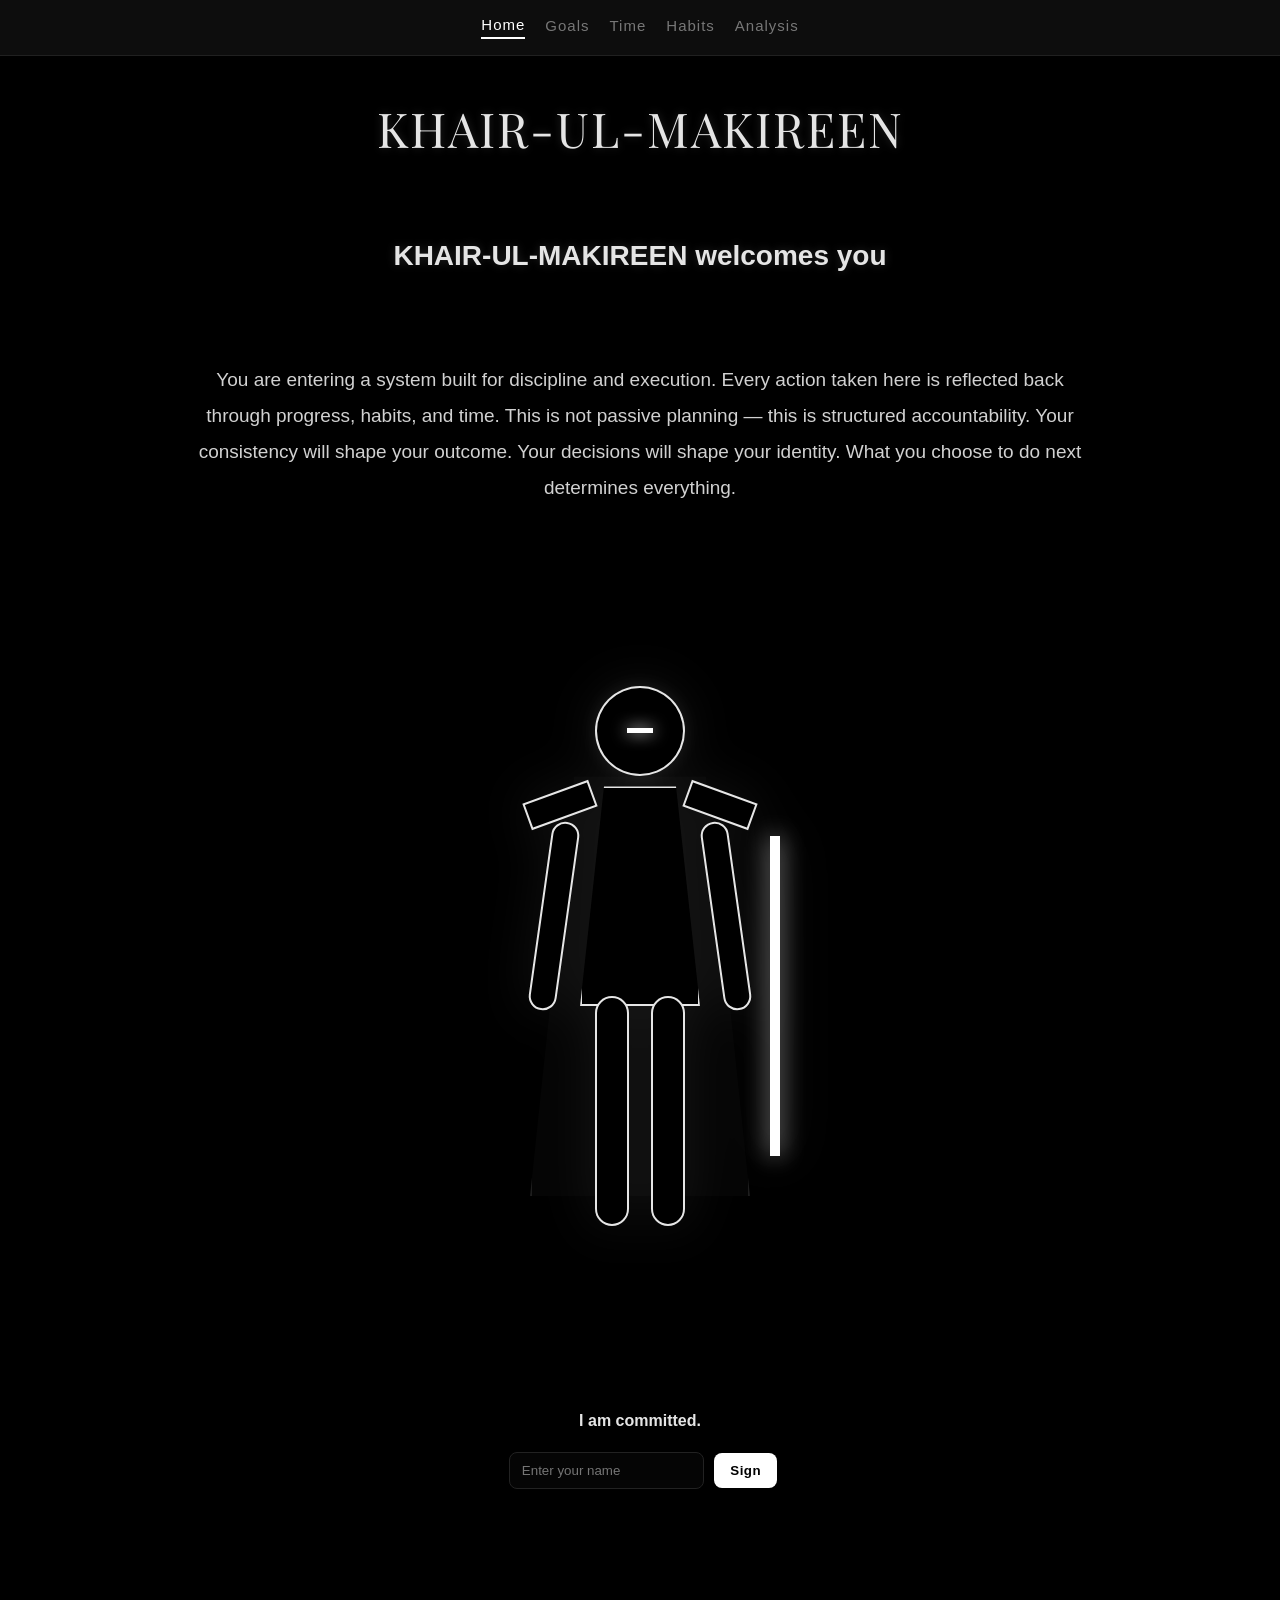
==== index.html @ 102ba318 "Update index.html" ====
<!DOCTYPE html>
<html>
<head>
<title>Execution System</title>

<link rel="stylesheet" href="style.css">

<link href="https://fonts.googleapis.com/css2?family=Playfair+Display:wght@400;600&family=Great+Vibes&display=swap" rel="stylesheet">

<style>

  /* =========================
   HOME LAYOUT
========================= */

.home-layout{
  display:flex;
  flex-direction:row;

  justify-content:space-between;
  align-items:center;

  gap:60px;

  max-width:1400px;

  margin:auto;
}

/* =========================
   WARRIOR SYSTEM
========================= */

.warrior-container{
  flex:1;

  display:flex;
  justify-content:center;
  align-items:center;

  min-height:700px;
}

/* MAIN */

.warrior{
  position:relative;

  width:320px;
  height:620px;

  animation:float 5s ease-in-out infinite;

  filter:
    drop-shadow(0 0 25px rgba(255,255,255,0.08));
}

/* CAPE */

.cape{
  position:absolute;

  width:220px;
  height:420px;

  background:rgba(255,255,255,0.02);

  border-left:2px solid rgba(255,255,255,0.1);
  border-right:2px solid rgba(255,255,255,0.1);

  left:50px;
  top:120px;

  clip-path:polygon(
    20% 0%,
    80% 0%,
    100% 100%,
    0% 100%
  );

  animation:capeMove 6s ease-in-out infinite;
}

/* HEAD */

.head{
  position:absolute;

  width:90px;
  height:90px;

  border:2px solid rgba(255,255,255,0.9);

  border-radius:50%;

  top:30px;
  left:115px;

  background:black;

  box-shadow:
    0 0 20px rgba(255,255,255,0.08);
}

/* EYES */

.eyes{
  position:absolute;

  width:26px;
  height:5px;

  background:white;

  top:40px;
  left:30px;

  box-shadow:
    0 0 15px rgba(255,255,255,0.9);

  animation:blink 7s infinite;
}

/* TORSO */

.torso{
  position:absolute;

  width:120px;
  height:220px;

  top:130px;
  left:100px;

  background:black;

  border:
    2px solid rgba(255,255,255,0.9);

  clip-path:polygon(
    20% 0%,
    80% 0%,
    100% 100%,
    0% 100%
  );

  box-shadow:
    0 0 20px rgba(255,255,255,0.05);
}

/* SHOULDERS */

.shoulder{
  position:absolute;

  width:70px;
  height:28px;

  border:
    2px solid rgba(255,255,255,0.9);

  background:black;

  top:135px;
}

.left-shoulder{
  left:45px;
  transform:rotate(-20deg);
}

.right-shoulder{
  right:45px;
  transform:rotate(20deg);
}

/* ARMS */

.arm{
  position:absolute;

  width:28px;
  height:190px;

  background:black;

  border:
    2px solid rgba(255,255,255,0.9);

  border-radius:20px;

  top:165px;
}

.left-arm{
  left:60px;
  transform:rotate(8deg);
}

.right-arm{
  right:60px;
  transform:rotate(-8deg);
}

/* LEGS */

.leg{
  position:absolute;

  width:34px;
  height:230px;

  background:black;

  border:
    2px solid rgba(255,255,255,0.9);

  border-radius:20px;

  top:340px;
}

.left-leg{
  left:115px;
}

.right-leg{
  right:115px;
}

/* SWORD */

.sword{
  position:absolute;

  width:10px;
  height:320px;

  background:white;

  right:20px;
  top:180px;

  box-shadow:
    0 0 25px rgba(255,255,255,0.6);
}

/* FLOAT */

@keyframes float{

  0%{
    transform:translateY(0px);
  }

  50%{
    transform:translateY(-12px);
  }

  100%{
    transform:translateY(0px);
  }
}

/* CAPE */

@keyframes capeMove{

  0%{
    transform:skewX(0deg);
  }

  50%{
    transform:skewX(2deg);
  }

  100%{
    transform:skewX(0deg);
  }
}

/* BLINK */

@keyframes blink{

  0%, 48%, 52%, 100%{
    opacity:1;
  }

  50%{
    opacity:0;
  }
}
  /* PAGE SPECIFIC */

.hero{
  min-height:85vh;

  display:flex;
  flex-direction:column;

  justify-content:center;
  align-items:center;

  text-align:center;

  padding:40px;
}

.title{
  font-size:48px;

  font-family:'Playfair Display', serif;

  margin-bottom:20px;

  letter-spacing:2px;
}

.welcome{
  font-size:28px;

  margin-bottom:30px;

  font-weight:600;
}

.description{
  max-width:900px;

  line-height:1.9;

  font-size:19px;

  color:#d1d1d1;

  margin-bottom:50px;
}

.signature-box{
  margin-top:20px;
}

.signature{
  margin-top:20px;

  font-size:34px;

  font-family:'Great Vibes', cursive;

  color:white;
}

.glow-text{
  text-shadow:
    0 0 10px rgba(255,255,255,0.15);
}

</style>
</head>

<body>

<!-- NAV -->

<div class="nav">
  <a href="index.html" class="active">Home</a>
  <a href="goals.html">Goals</a>
  <a href="time.html">Time</a>
  <a href="habits.html">Habits</a>
  <a href="analysis.html">Analysis</a>
</div>

<!-- HERO -->

<div class="hero fade-in home-layout">

  <div class="title glow-text">
    KHAIR-UL-MAKIREEN
  </div>

  <div id="welcomeMsg" class="welcome glow-text"></div>

  <div id="messageBox" class="description"></div>

  <!-- WARRIOR -->

<!-- WARRIOR -->

<div class="warrior-container">

  <div class="warrior">

    <!-- CAPE -->
    <div class="cape"></div>

    <!-- HEAD -->
    <div class="head">
      <div class="eyes"></div>
    </div>

    <!-- TORSO -->
    <div class="torso"></div>

    <!-- SHOULDERS -->
    <div class="shoulder left-shoulder"></div>
    <div class="shoulder right-shoulder"></div>

    <!-- ARMS -->
    <div class="arm left-arm"></div>
    <div class="arm right-arm"></div>

    <!-- LEGS -->
    <div class="leg left-leg"></div>
    <div class="leg right-leg"></div>

    <!-- SWORD -->
    <div class="sword"></div>

  </div>

</div>

  <!-- SIGN -->

  <div class="signature-box" id="signBox">

    <p><b>I am committed.</b></p>

    <input id="username" placeholder="Enter your name">

    <button onclick="saveName()">Sign</button>

  </div>

  <!-- SIGNATURE -->

  <div id="signature" class="signature"></div>

</div>

<script>

// SAVE USER
function saveName(){

  const name = document.getElementById("username").value.trim();

  if(!name) return;

  localStorage.setItem("username", name);

  loadUser();
}

// LOAD USER
function loadUser(){

  const name = localStorage.getItem("username");

  const welcome = document.getElementById("welcomeMsg");
  const message = document.getElementById("messageBox");
  const signBox = document.getElementById("signBox");
  const signature = document.getElementById("signature");

  if(name){

    // AFTER SIGNING

    welcome.innerText = "Welcome back " + name;

    message.innerHTML = `
    You have chosen control. From this point forward, your actions are measured.
    Every goal you set will demand execution, not intention.
    Time will continue moving regardless — your response defines your outcome.
    This system reflects your discipline without bias.
    If you act, progress will emerge. If you delay, decline will reveal itself.
    There is no comfort here — only clarity.
    Stay disciplined. Stay precise. Stay in control.
    `;

    signature.innerText = name;

    signBox.style.display = "none";

  } else {

    // BEFORE SIGNING

    welcome.innerText = "KHAIR-UL-MAKIREEN welcomes you";

    message.innerHTML = `
    You are entering a system built for discipline and execution.
    Every action taken here is reflected back through progress, habits, and time.
    This is not passive planning — this is structured accountability.
    Your consistency will shape your outcome.
    Your decisions will shape your identity.
    What you choose to do next determines everything.
    `;
  }
}

// INIT
loadUser();

</script>

</body>
</html>
---- style.css ----
/* =========================
   GLOBAL
========================= */

body{
  margin:0;
  background:#000;
  color:#e5e5e5;
  font-family:Arial, sans-serif;
  overflow-x:hidden;
}

/* Smooth Rendering */
*{
  box-sizing:border-box;
  transition:0.25s ease;
}

/* =========================
   NAVIGATION
========================= */

.nav{
  display:flex;
  justify-content:center;
  align-items:center;
  gap:20px;

  background:rgba(15,15,15,0.9);

  backdrop-filter:blur(10px);

  padding:16px;

  border-bottom:1px solid rgba(255,255,255,0.08);

  position:sticky;
  top:0;
  z-index:1000;
}

.nav a{
  color:#777;
  text-decoration:none;
  font-size:15px;
  letter-spacing:1px;
  padding-bottom:4px;
}

.nav a:hover{
  color:white;
}

.nav a.active{
  color:white;
  border-bottom:2px solid white;
}

/* =========================
   CONTAINERS
========================= */

.container{
  max-width:1100px;
  margin:auto;
  padding:30px;
}

/* =========================
   HEADINGS
========================= */

h1,h2,h3{
  font-weight:500;
  letter-spacing:1px;
}

h2{
  margin-bottom:20px;
}

/* =========================
   GLASS CARDS
========================= */

.card{
  background:rgba(17,24,39,0.72);

  backdrop-filter:blur(12px);

  border:1px solid rgba(255,255,255,0.06);

  border-radius:14px;

  padding:18px;

  margin:18px 0;

  box-shadow:
    0 0 20px rgba(255,255,255,0.03);

  overflow:hidden;
}

.card:hover{
  transform:translateY(-2px);

  border-color:rgba(255,255,255,0.15);

  box-shadow:
    0 0 30px rgba(255,255,255,0.06);
}

/* =========================
   INPUTS
========================= */

input{
  background:#050505;

  border:1px solid #222;

  color:white;

  padding:10px 12px;

  border-radius:8px;

  outline:none;

  margin:6px;
}

input:focus{
  border-color:white;

  box-shadow:
    0 0 12px rgba(255,255,255,0.12);
}

/* =========================
   BUTTONS
========================= */

button{
  background:white;
  color:black;

  border:none;

  padding:10px 16px;

  border-radius:8px;

  cursor:pointer;

  font-weight:600;

  letter-spacing:0.5px;
}

button:hover{
  transform:translateY(-1px);

  box-shadow:
    0 0 18px rgba(255,255,255,0.2);
}

/* =========================
   PROGRESS BARS
========================= */

.progress-bar{
  height:10px;

  background:#111;

  border-radius:20px;

  overflow:hidden;

  margin-top:10px;
}

.progress-fill{
  height:100%;

  background:white;

  border-radius:20px;

  transition:width 0.5s ease;
}

/* =========================
   POPUPS
========================= */

.popup{
  position:fixed;

  top:50%;
  left:50%;

  transform:translate(-50%,-50%);

  background:rgba(10,10,10,0.95);

  border:1px solid rgba(255,255,255,0.1);

  backdrop-filter:blur(15px);

  padding:25px;

  border-radius:14px;

  z-index:9999;

  text-align:center;

  box-shadow:
    0 0 40px rgba(255,255,255,0.08);
}

/* =========================
   TABLES
========================= */

.header,
.row{
  display:flex;
  align-items:center;
}

.header{
  margin-bottom:10px;
}

.header div{
  color:#888;
  font-size:12px;
}

.header div,
.row div{
  min-width:28px;
  text-align:center;
}

/* =========================
   SCROLLBAR
========================= */

::-webkit-scrollbar{
  width:8px;
}

::-webkit-scrollbar-track{
  background:#050505;
}

::-webkit-scrollbar-thumb{
  background:#222;
  border-radius:10px;
}

::-webkit-scrollbar-thumb:hover{
  background:#444;
}

/* =========================
   TEXT GLOW
========================= */

.glow{
  text-shadow:
    0 0 8px rgba(255,255,255,0.18);
}

/* =========================
   FADE ANIMATION
========================= */

.fade-in{
  animation:fade 0.8s ease;
}

@keyframes fade{
  from{
    opacity:0;
    transform:translateY(8px);
  }

  to{
    opacity:1;
    transform:translateY(0);
  }
}
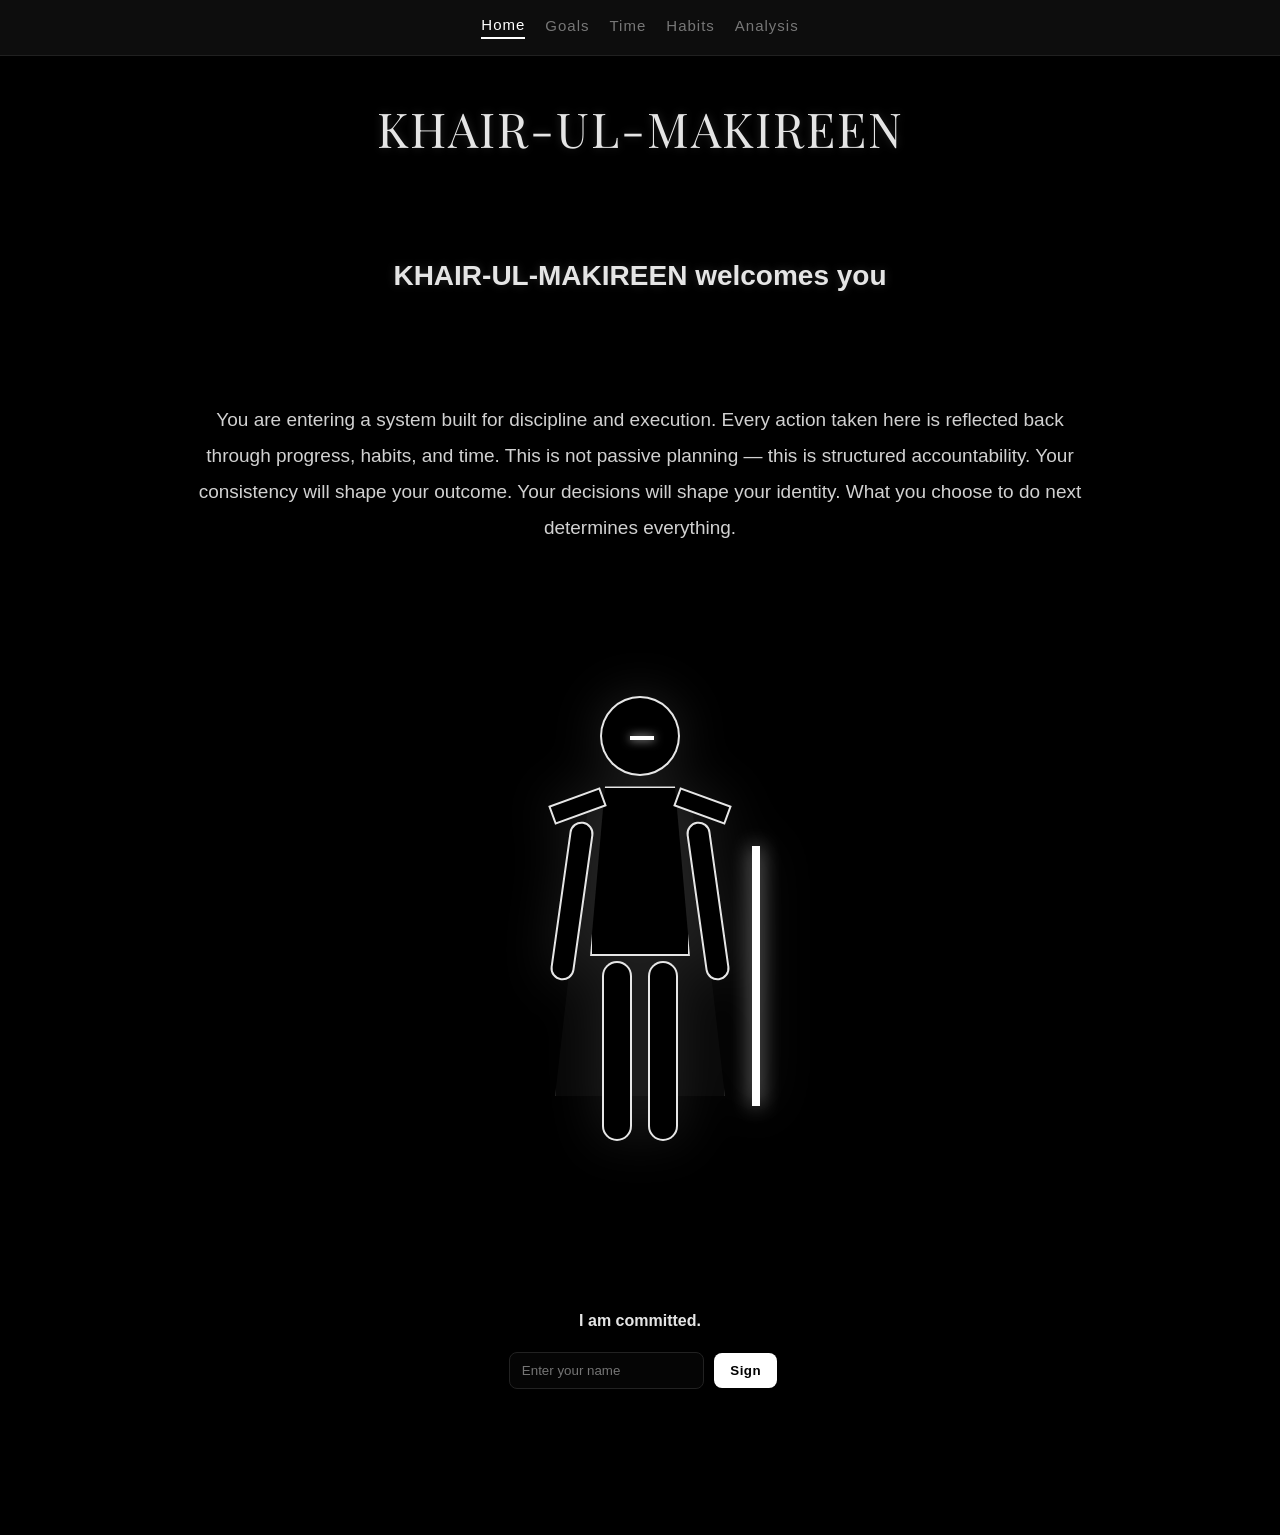
==== commit 0bac90db: "Update index.html" ====
--- a/index.html
+++ b/index.html
@@ -9,26 +9,26 @@
 
 <style>
 
-  /* =========================
+/* =========================
    HOME LAYOUT
 ========================= */
 
 .home-layout{
   display:flex;
-  flex-direction:row;
-
   justify-content:space-between;
   align-items:center;
 
-  gap:60px;
+  gap:80px;
 
   max-width:1400px;
 
   margin:auto;
+
+  min-height:85vh;
 }
 
 /* =========================
-   WARRIOR SYSTEM
+   WARRIOR AREA
 ========================= */
 
 .warrior-container{
@@ -37,22 +37,22 @@
   display:flex;
   justify-content:center;
   align-items:center;
-
-  min-height:700px;
-}
-
-/* MAIN */
+}
+
+/* =========================
+   WARRIOR
+========================= */
 
 .warrior{
   position:relative;
 
-  width:320px;
-  height:620px;
+  width:260px;
+  height:520px;
 
   animation:float 5s ease-in-out infinite;
 
   filter:
-    drop-shadow(0 0 25px rgba(255,255,255,0.08));
+    drop-shadow(0 0 25px rgba(255,255,255,0.12));
 }
 
 /* CAPE */
@@ -60,16 +60,16 @@
 .cape{
   position:absolute;
 
-  width:220px;
-  height:420px;
-
-  background:rgba(255,255,255,0.02);
-
-  border-left:2px solid rgba(255,255,255,0.1);
-  border-right:2px solid rgba(255,255,255,0.1);
-
-  left:50px;
+  width:170px;
+  height:300px;
+
+  background:rgba(255,255,255,0.03);
+
+  border-left:1px solid rgba(255,255,255,0.12);
+  border-right:1px solid rgba(255,255,255,0.12);
+
   top:120px;
+  left:45px;
 
   clip-path:polygon(
     20% 0%,
@@ -86,37 +86,34 @@
 .head{
   position:absolute;
 
-  width:90px;
-  height:90px;
+  width:80px;
+  height:80px;
 
   border:2px solid rgba(255,255,255,0.9);
 
   border-radius:50%;
 
-  top:30px;
-  left:115px;
+  left:90px;
+  top:20px;
 
   background:black;
+}
+
+/* EYES */
+
+.eyes{
+  position:absolute;
+
+  width:24px;
+  height:4px;
+
+  background:white;
+
+  top:38px;
+  left:28px;
 
   box-shadow:
-    0 0 20px rgba(255,255,255,0.08);
-}
-
-/* EYES */
-
-.eyes{
-  position:absolute;
-
-  width:26px;
-  height:5px;
-
-  background:white;
-
-  top:40px;
-  left:30px;
-
-  box-shadow:
-    0 0 15px rgba(255,255,255,0.9);
+    0 0 10px rgba(255,255,255,0.8);
 
   animation:blink 7s infinite;
 }
@@ -126,26 +123,23 @@
 .torso{
   position:absolute;
 
-  width:120px;
-  height:220px;
-
-  top:130px;
-  left:100px;
-
-  background:black;
+  width:100px;
+  height:170px;
+
+  left:80px;
+  top:110px;
 
   border:
     2px solid rgba(255,255,255,0.9);
 
+  background:black;
+
   clip-path:polygon(
-    20% 0%,
-    80% 0%,
+    15% 0%,
+    85% 0%,
     100% 100%,
     0% 100%
   );
-
-  box-shadow:
-    0 0 20px rgba(255,255,255,0.05);
 }
 
 /* SHOULDERS */
@@ -153,24 +147,24 @@
 .shoulder{
   position:absolute;
 
-  width:70px;
-  height:28px;
+  width:55px;
+  height:20px;
 
   border:
     2px solid rgba(255,255,255,0.9);
 
   background:black;
 
-  top:135px;
+  top:120px;
 }
 
 .left-shoulder{
-  left:45px;
+  left:40px;
   transform:rotate(-20deg);
 }
 
 .right-shoulder{
-  right:45px;
+  right:40px;
   transform:rotate(20deg);
 }
 
@@ -179,26 +173,26 @@
 .arm{
   position:absolute;
 
-  width:28px;
-  height:190px;
-
-  background:black;
+  width:24px;
+  height:160px;
 
   border:
     2px solid rgba(255,255,255,0.9);
 
   border-radius:20px;
 
-  top:165px;
+  background:black;
+
+  top:145px;
 }
 
 .left-arm{
-  left:60px;
+  left:50px;
   transform:rotate(8deg);
 }
 
 .right-arm{
-  right:60px;
+  right:50px;
   transform:rotate(-8deg);
 }
 
@@ -207,25 +201,25 @@
 .leg{
   position:absolute;
 
-  width:34px;
-  height:230px;
-
-  background:black;
+  width:30px;
+  height:180px;
 
   border:
     2px solid rgba(255,255,255,0.9);
 
   border-radius:20px;
 
-  top:340px;
+  background:black;
+
+  top:285px;
 }
 
 .left-leg{
-  left:115px;
+  left:92px;
 }
 
 .right-leg{
-  right:115px;
+  right:92px;
 }
 
 /* SWORD */
@@ -233,16 +227,16 @@
 .sword{
   position:absolute;
 
-  width:10px;
-  height:320px;
+  width:8px;
+  height:260px;
 
   background:white;
 
-  right:20px;
-  top:180px;
+  right:10px;
+  top:170px;
 
   box-shadow:
-    0 0 25px rgba(255,255,255,0.6);
+    0 0 20px rgba(255,255,255,0.6);
 }
 
 /* FLOAT */
@@ -254,7 +248,7 @@
   }
 
   50%{
-    transform:translateY(-12px);
+    transform:translateY(-10px);
   }
 
   100%{
@@ -262,7 +256,7 @@
   }
 }
 
-/* CAPE */
+/* CAPE MOTION */
 
 @keyframes capeMove{
 
@@ -271,7 +265,7 @@
   }
 
   50%{
-    transform:skewX(2deg);
+    transform:skewX(1.5deg);
   }
 
   100%{
@@ -283,7 +277,7 @@
 
 @keyframes blink{
 
-  0%, 48%, 52%, 100%{
+  0%,48%,52%,100%{
     opacity:1;
   }
 
@@ -291,7 +285,7 @@
     opacity:0;
   }
 }
-  /* PAGE SPECIFIC */
+/* PAGE SPECIFIC */
 
 .hero{
   min-height:85vh;
@@ -391,36 +385,28 @@
 
   <div class="warrior">
 
-    <!-- CAPE -->
     <div class="cape"></div>
 
-    <!-- HEAD -->
     <div class="head">
       <div class="eyes"></div>
     </div>
 
-    <!-- TORSO -->
     <div class="torso"></div>
 
-    <!-- SHOULDERS -->
     <div class="shoulder left-shoulder"></div>
     <div class="shoulder right-shoulder"></div>
 
-    <!-- ARMS -->
     <div class="arm left-arm"></div>
     <div class="arm right-arm"></div>
 
-    <!-- LEGS -->
     <div class="leg left-leg"></div>
     <div class="leg right-leg"></div>
 
-    <!-- SWORD -->
     <div class="sword"></div>
 
   </div>
 
 </div>
-
   <!-- SIGN -->
 
   <div class="signature-box" id="signBox">
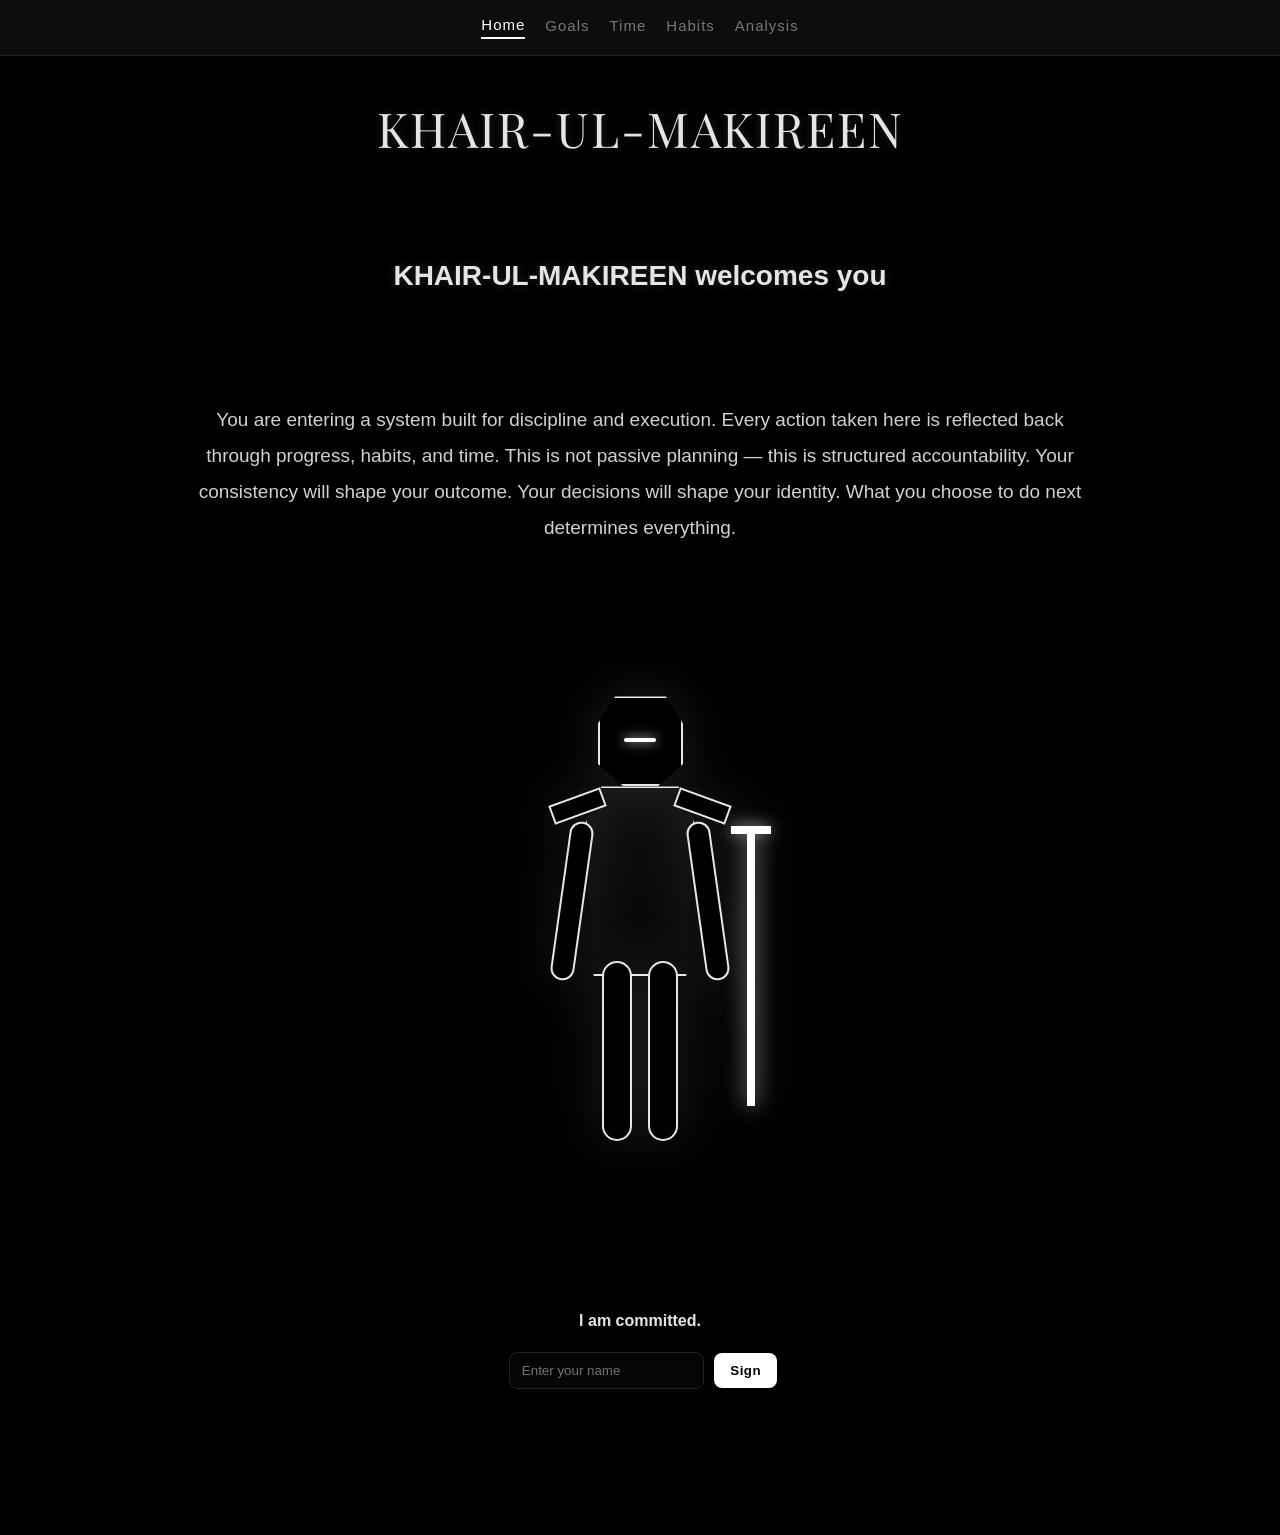
==== commit 200973a2: "Update index.html" ====
--- a/index.html
+++ b/index.html
@@ -60,43 +60,63 @@
 .cape{
   position:absolute;
 
-  width:170px;
-  height:300px;
-
-  background:rgba(255,255,255,0.03);
+  width:190px;
+  height:360px;
+
+  background:
+    linear-gradient(
+      to bottom,
+      rgba(255,255,255,0.05),
+      rgba(255,255,255,0.01)
+    );
 
   border-left:1px solid rgba(255,255,255,0.12);
   border-right:1px solid rgba(255,255,255,0.12);
 
-  top:120px;
-  left:45px;
+  top:110px;
+  left:35px;
+
+  clip-path:polygon(
+    18% 0%,
+    82% 0%,
+    100% 100%,
+    0% 100%
+  );
+
+  opacity:0.45;
+
+  animation:capeMove 7s ease-in-out infinite;
+}
+
+/* HEAD */
+
+.head{
+  position:absolute;
+
+  width:85px;
+  height:90px;
+
+  left:88px;
+  top:20px;
+
+  background:black;
+
+  border:
+    2px solid rgba(255,255,255,0.9);
 
   clip-path:polygon(
     20% 0%,
     80% 0%,
-    100% 100%,
-    0% 100%
+    100% 30%,
+    100% 75%,
+    70% 100%,
+    30% 100%,
+    0% 75%,
+    0% 30%
   );
 
-  animation:capeMove 6s ease-in-out infinite;
-}
-
-/* HEAD */
-
-.head{
-  position:absolute;
-
-  width:80px;
-  height:80px;
-
-  border:2px solid rgba(255,255,255,0.9);
-
-  border-radius:50%;
-
-  left:90px;
-  top:20px;
-
-  background:black;
+  box-shadow:
+    0 0 18px rgba(255,255,255,0.08);
 }
 
 /* EYES */
@@ -104,42 +124,53 @@
 .eyes{
   position:absolute;
 
-  width:24px;
+  width:32px;
   height:4px;
 
   background:white;
 
-  top:38px;
-  left:28px;
+  top:40px;
+  left:24px;
 
   box-shadow:
-    0 0 10px rgba(255,255,255,0.8);
+    0 0 12px rgba(255,255,255,0.9);
+
+  border-radius:10px;
 
   animation:blink 7s infinite;
 }
-
 /* TORSO */
 
 .torso{
   position:absolute;
 
-  width:100px;
-  height:170px;
-
-  left:80px;
+  width:110px;
+  height:190px;
+
+  left:75px;
   top:110px;
 
   border:
     2px solid rgba(255,255,255,0.9);
 
-  background:black;
+  background:
+    linear-gradient(
+      to bottom,
+      rgba(255,255,255,0.03),
+      rgba(255,255,255,0.01)
+    );
 
   clip-path:polygon(
     15% 0%,
     85% 0%,
-    100% 100%,
-    0% 100%
+    100% 20%,
+    92% 100%,
+    8% 100%,
+    0% 20%
   );
+
+  box-shadow:
+    0 0 15px rgba(255,255,255,0.05);
 }
 
 /* SHOULDERS */
@@ -228,15 +259,32 @@
   position:absolute;
 
   width:8px;
-  height:260px;
+  height:280px;
 
   background:white;
 
-  right:10px;
-  top:170px;
+  right:15px;
+  top:150px;
 
   box-shadow:
-    0 0 20px rgba(255,255,255,0.6);
+    0 0 22px rgba(255,255,255,0.6);
+}
+
+.sword::before{
+  content:"";
+
+  position:absolute;
+
+  width:40px;
+  height:8px;
+
+  background:white;
+
+  top:0;
+  left:-16px;
+
+  box-shadow:
+    0 0 15px rgba(255,255,255,0.5);
 }
 
 /* FLOAT */
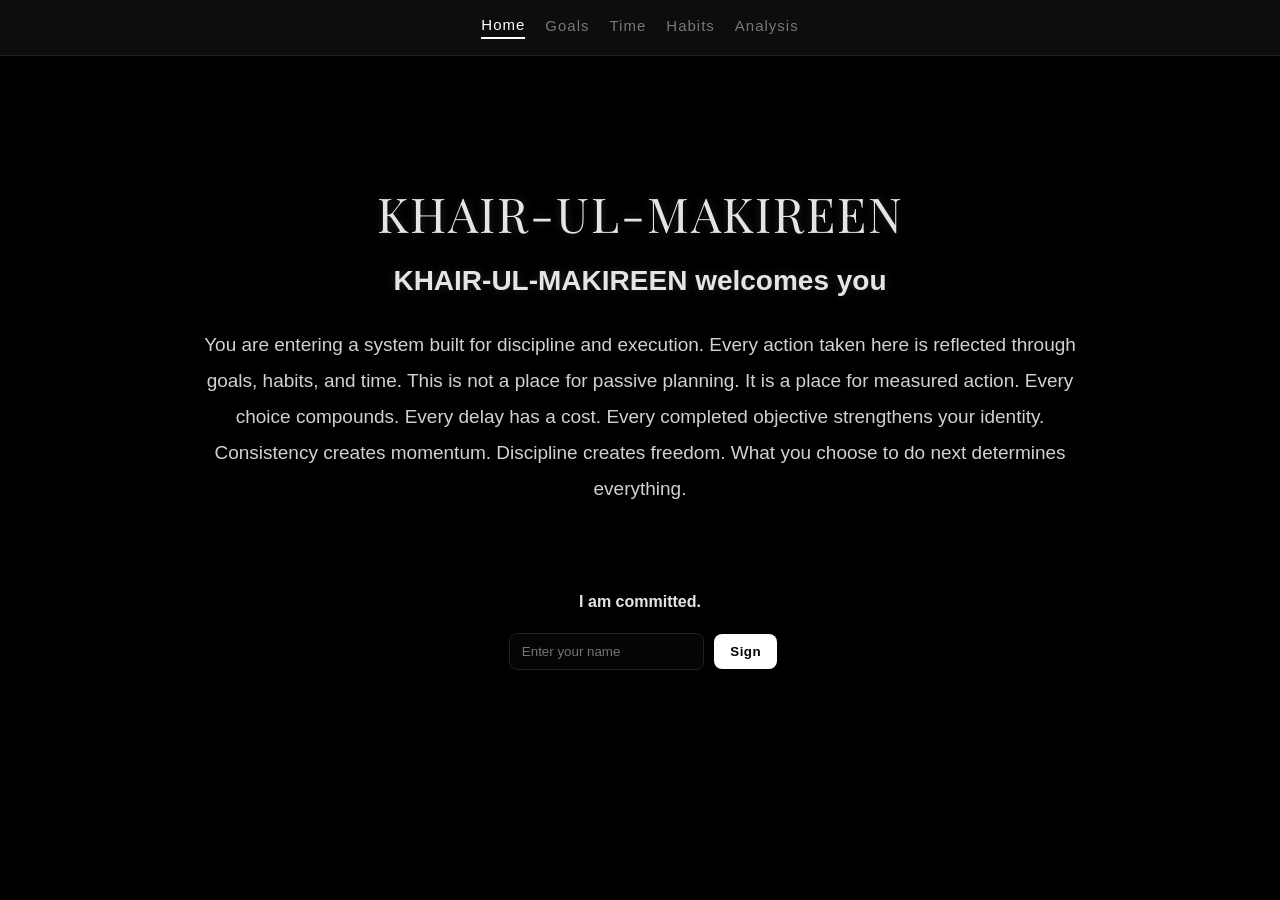
==== commit 75c4d57d: "Update index.html" ====
--- a/index.html
+++ b/index.html
@@ -9,532 +9,209 @@
 
 <style>
 
-/* =========================
-   HOME LAYOUT
-========================= */
-
-.home-layout{
-  display:flex;
-  justify-content:space-between;
-  align-items:center;
-
-  gap:80px;
-
-  max-width:1400px;
-
-  margin:auto;
-
-  min-height:85vh;
-}
-
-/* =========================
-   WARRIOR AREA
-========================= */
-
-.warrior-container{
-  flex:1;
-
-  display:flex;
-  justify-content:center;
-  align-items:center;
-}
-
-/* =========================
-   WARRIOR
-========================= */
-
-.warrior{
-  position:relative;
-
-  width:260px;
-  height:520px;
-
-  animation:float 5s ease-in-out infinite;
-
-  filter:
-    drop-shadow(0 0 25px rgba(255,255,255,0.12));
-}
-
-/* CAPE */
-
-.cape{
-  position:absolute;
-
-  width:190px;
-  height:360px;
-
-  background:
-    linear-gradient(
-      to bottom,
-      rgba(255,255,255,0.05),
-      rgba(255,255,255,0.01)
+/* PAGE-SPECIFIC */
+
+.hero{
+    min-height:85vh;
+
+    display:flex;
+    flex-direction:column;
+
+    justify-content:center;
+    align-items:center;
+
+    text-align:center;
+
+    padding:40px;
+}
+
+.title{
+    font-size:48px;
+
+    font-family:'Playfair Display', serif;
+
+    letter-spacing:2px;
+
+    margin-bottom:20px;
+}
+
+.welcome{
+    font-size:28px;
+
+    font-weight:600;
+
+    margin-bottom:30px;
+}
+
+.description{
+    max-width:900px;
+
+    line-height:1.9;
+
+    font-size:19px;
+
+    color:#d1d1d1;
+
+    margin-bottom:50px;
+}
+
+.signature-box{
+    margin-top:20px;
+}
+
+.signature{
+    margin-top:20px;
+
+    font-size:34px;
+
+    font-family:'Great Vibes', cursive;
+
+    color:white;
+}
+
+.glow-text{
+    text-shadow:
+        0 0 10px rgba(255,255,255,0.15);
+}
+
+</style>
+
+</head>
+
+<body>
+
+<!-- NAVIGATION -->
+
+<div class="nav">
+    <a href="index.html" class="active">Home</a>
+    <a href="goals.html">Goals</a>
+    <a href="time.html">Time</a>
+    <a href="habits.html">Habits</a>
+    <a href="analysis.html">Analysis</a>
+</div>
+
+<!-- HERO SECTION -->
+
+<div class="hero fade-in">
+
+    <div class="title glow-text">
+        KHAIR-UL-MAKIREEN
+    </div>
+
+    <div id="welcomeMsg" class="welcome glow-text"></div>
+
+    <div id="messageBox" class="description"></div>
+
+    <!-- SIGNATURE BOX -->
+
+    <div class="signature-box" id="signBox">
+
+        <p><b>I am committed.</b></p>
+
+        <input
+            id="username"
+            type="text"
+            placeholder="Enter your name">
+
+        <button onclick="saveName()">
+            Sign
+        </button>
+
+    </div>
+
+    <!-- SIGNATURE DISPLAY -->
+
+    <div id="signature" class="signature"></div>
+
+</div>
+
+<script>
+
+// SAVE USER
+
+function saveName(){
+
+    const name =
+        document.getElementById("username")
+        .value
+        .trim();
+
+    if(!name) return;
+
+    localStorage.setItem(
+        "username",
+        name
     );
 
-  border-left:1px solid rgba(255,255,255,0.12);
-  border-right:1px solid rgba(255,255,255,0.12);
-
-  top:110px;
-  left:35px;
-
-  clip-path:polygon(
-    18% 0%,
-    82% 0%,
-    100% 100%,
-    0% 100%
-  );
-
-  opacity:0.45;
-
-  animation:capeMove 7s ease-in-out infinite;
-}
-
-/* HEAD */
-
-.head{
-  position:absolute;
-
-  width:85px;
-  height:90px;
-
-  left:88px;
-  top:20px;
-
-  background:black;
-
-  border:
-    2px solid rgba(255,255,255,0.9);
-
-  clip-path:polygon(
-    20% 0%,
-    80% 0%,
-    100% 30%,
-    100% 75%,
-    70% 100%,
-    30% 100%,
-    0% 75%,
-    0% 30%
-  );
-
-  box-shadow:
-    0 0 18px rgba(255,255,255,0.08);
-}
-
-/* EYES */
-
-.eyes{
-  position:absolute;
-
-  width:32px;
-  height:4px;
-
-  background:white;
-
-  top:40px;
-  left:24px;
-
-  box-shadow:
-    0 0 12px rgba(255,255,255,0.9);
-
-  border-radius:10px;
-
-  animation:blink 7s infinite;
-}
-/* TORSO */
-
-.torso{
-  position:absolute;
-
-  width:110px;
-  height:190px;
-
-  left:75px;
-  top:110px;
-
-  border:
-    2px solid rgba(255,255,255,0.9);
-
-  background:
-    linear-gradient(
-      to bottom,
-      rgba(255,255,255,0.03),
-      rgba(255,255,255,0.01)
-    );
-
-  clip-path:polygon(
-    15% 0%,
-    85% 0%,
-    100% 20%,
-    92% 100%,
-    8% 100%,
-    0% 20%
-  );
-
-  box-shadow:
-    0 0 15px rgba(255,255,255,0.05);
-}
-
-/* SHOULDERS */
-
-.shoulder{
-  position:absolute;
-
-  width:55px;
-  height:20px;
-
-  border:
-    2px solid rgba(255,255,255,0.9);
-
-  background:black;
-
-  top:120px;
-}
-
-.left-shoulder{
-  left:40px;
-  transform:rotate(-20deg);
-}
-
-.right-shoulder{
-  right:40px;
-  transform:rotate(20deg);
-}
-
-/* ARMS */
-
-.arm{
-  position:absolute;
-
-  width:24px;
-  height:160px;
-
-  border:
-    2px solid rgba(255,255,255,0.9);
-
-  border-radius:20px;
-
-  background:black;
-
-  top:145px;
-}
-
-.left-arm{
-  left:50px;
-  transform:rotate(8deg);
-}
-
-.right-arm{
-  right:50px;
-  transform:rotate(-8deg);
-}
-
-/* LEGS */
-
-.leg{
-  position:absolute;
-
-  width:30px;
-  height:180px;
-
-  border:
-    2px solid rgba(255,255,255,0.9);
-
-  border-radius:20px;
-
-  background:black;
-
-  top:285px;
-}
-
-.left-leg{
-  left:92px;
-}
-
-.right-leg{
-  right:92px;
-}
-
-/* SWORD */
-
-.sword{
-  position:absolute;
-
-  width:8px;
-  height:280px;
-
-  background:white;
-
-  right:15px;
-  top:150px;
-
-  box-shadow:
-    0 0 22px rgba(255,255,255,0.6);
-}
-
-.sword::before{
-  content:"";
-
-  position:absolute;
-
-  width:40px;
-  height:8px;
-
-  background:white;
-
-  top:0;
-  left:-16px;
-
-  box-shadow:
-    0 0 15px rgba(255,255,255,0.5);
-}
-
-/* FLOAT */
-
-@keyframes float{
-
-  0%{
-    transform:translateY(0px);
-  }
-
-  50%{
-    transform:translateY(-10px);
-  }
-
-  100%{
-    transform:translateY(0px);
-  }
-}
-
-/* CAPE MOTION */
-
-@keyframes capeMove{
-
-  0%{
-    transform:skewX(0deg);
-  }
-
-  50%{
-    transform:skewX(1.5deg);
-  }
-
-  100%{
-    transform:skewX(0deg);
-  }
-}
-
-/* BLINK */
-
-@keyframes blink{
-
-  0%,48%,52%,100%{
-    opacity:1;
-  }
-
-  50%{
-    opacity:0;
-  }
-}
-/* PAGE SPECIFIC */
-
-.hero{
-  min-height:85vh;
-
-  display:flex;
-  flex-direction:column;
-
-  justify-content:center;
-  align-items:center;
-
-  text-align:center;
-
-  padding:40px;
-}
-
-.title{
-  font-size:48px;
-
-  font-family:'Playfair Display', serif;
-
-  margin-bottom:20px;
-
-  letter-spacing:2px;
-}
-
-.welcome{
-  font-size:28px;
-
-  margin-bottom:30px;
-
-  font-weight:600;
-}
-
-.description{
-  max-width:900px;
-
-  line-height:1.9;
-
-  font-size:19px;
-
-  color:#d1d1d1;
-
-  margin-bottom:50px;
-}
-
-.signature-box{
-  margin-top:20px;
-}
-
-.signature{
-  margin-top:20px;
-
-  font-size:34px;
-
-  font-family:'Great Vibes', cursive;
-
-  color:white;
-}
-
-.glow-text{
-  text-shadow:
-    0 0 10px rgba(255,255,255,0.15);
-}
-
-</style>
-</head>
-
-<body>
-
-<!-- NAV -->
-
-<div class="nav">
-  <a href="index.html" class="active">Home</a>
-  <a href="goals.html">Goals</a>
-  <a href="time.html">Time</a>
-  <a href="habits.html">Habits</a>
-  <a href="analysis.html">Analysis</a>
-</div>
-
-<!-- HERO -->
-
-<div class="hero fade-in home-layout">
-
-  <div class="title glow-text">
-    KHAIR-UL-MAKIREEN
-  </div>
-
-  <div id="welcomeMsg" class="welcome glow-text"></div>
-
-  <div id="messageBox" class="description"></div>
-
-  <!-- WARRIOR -->
-
-<!-- WARRIOR -->
-
-<div class="warrior-container">
-
-  <div class="warrior">
-
-    <div class="cape"></div>
-
-    <div class="head">
-      <div class="eyes"></div>
-    </div>
-
-    <div class="torso"></div>
-
-    <div class="shoulder left-shoulder"></div>
-    <div class="shoulder right-shoulder"></div>
-
-    <div class="arm left-arm"></div>
-    <div class="arm right-arm"></div>
-
-    <div class="leg left-leg"></div>
-    <div class="leg right-leg"></div>
-
-    <div class="sword"></div>
-
-  </div>
-
-</div>
-  <!-- SIGN -->
-
-  <div class="signature-box" id="signBox">
-
-    <p><b>I am committed.</b></p>
-
-    <input id="username" placeholder="Enter your name">
-
-    <button onclick="saveName()">Sign</button>
-
-  </div>
-
-  <!-- SIGNATURE -->
-
-  <div id="signature" class="signature"></div>
-
-</div>
-
-<script>
-
-// SAVE USER
-function saveName(){
-
-  const name = document.getElementById("username").value.trim();
-
-  if(!name) return;
-
-  localStorage.setItem("username", name);
-
-  loadUser();
+    loadUser();
 }
 
 // LOAD USER
+
 function loadUser(){
 
-  const name = localStorage.getItem("username");
-
-  const welcome = document.getElementById("welcomeMsg");
-  const message = document.getElementById("messageBox");
-  const signBox = document.getElementById("signBox");
-  const signature = document.getElementById("signature");
-
-  if(name){
-
-    // AFTER SIGNING
-
-    welcome.innerText = "Welcome back " + name;
-
-    message.innerHTML = `
-    You have chosen control. From this point forward, your actions are measured.
-    Every goal you set will demand execution, not intention.
-    Time will continue moving regardless — your response defines your outcome.
-    This system reflects your discipline without bias.
-    If you act, progress will emerge. If you delay, decline will reveal itself.
-    There is no comfort here — only clarity.
-    Stay disciplined. Stay precise. Stay in control.
-    `;
-
-    signature.innerText = name;
-
-    signBox.style.display = "none";
-
-  } else {
-
-    // BEFORE SIGNING
-
-    welcome.innerText = "KHAIR-UL-MAKIREEN welcomes you";
-
-    message.innerHTML = `
-    You are entering a system built for discipline and execution.
-    Every action taken here is reflected back through progress, habits, and time.
-    This is not passive planning — this is structured accountability.
-    Your consistency will shape your outcome.
-    Your decisions will shape your identity.
-    What you choose to do next determines everything.
-    `;
-  }
-}
-
-// INIT
+    const name =
+        localStorage.getItem("username");
+
+    const welcome =
+        document.getElementById("welcomeMsg");
+
+    const message =
+        document.getElementById("messageBox");
+
+    const signBox =
+        document.getElementById("signBox");
+
+    const signature =
+        document.getElementById("signature");
+
+    if(name){
+
+        // AFTER SIGNING
+
+        welcome.innerText =
+            "Welcome back " + name;
+
+        message.innerHTML = `
+        You have chosen control. From this point forward, your actions are measured.
+        Every goal you set will demand execution, not intention.
+        Time will continue moving regardless — your response defines your outcome.
+        This system reflects your discipline without bias.
+        If you act, progress will emerge. If you delay, decline will reveal itself.
+        There is no comfort here — only clarity.
+        Stay disciplined. Stay precise. Stay in control.
+        `;
+
+        signature.innerText = name;
+
+        signBox.style.display = "none";
+
+    }
+
+    else{
+
+        // BEFORE SIGNING
+
+        welcome.innerText =
+            "KHAIR-UL-MAKIREEN welcomes you";
+
+        message.innerHTML = `
+        You are entering a system built for discipline and execution.
+        Every action taken here is reflected through goals, habits, and time.
+        This is not a place for passive planning.
+        It is a place for measured action.
+        Every choice compounds.
+        Every delay has a cost.
+        Every completed objective strengthens your identity.
+        Consistency creates momentum.
+        Discipline creates freedom.
+        What you choose to do next determines everything.
+        `;
+    }
+}
+
+// INITIALIZE
+
 loadUser();
 
 </script>
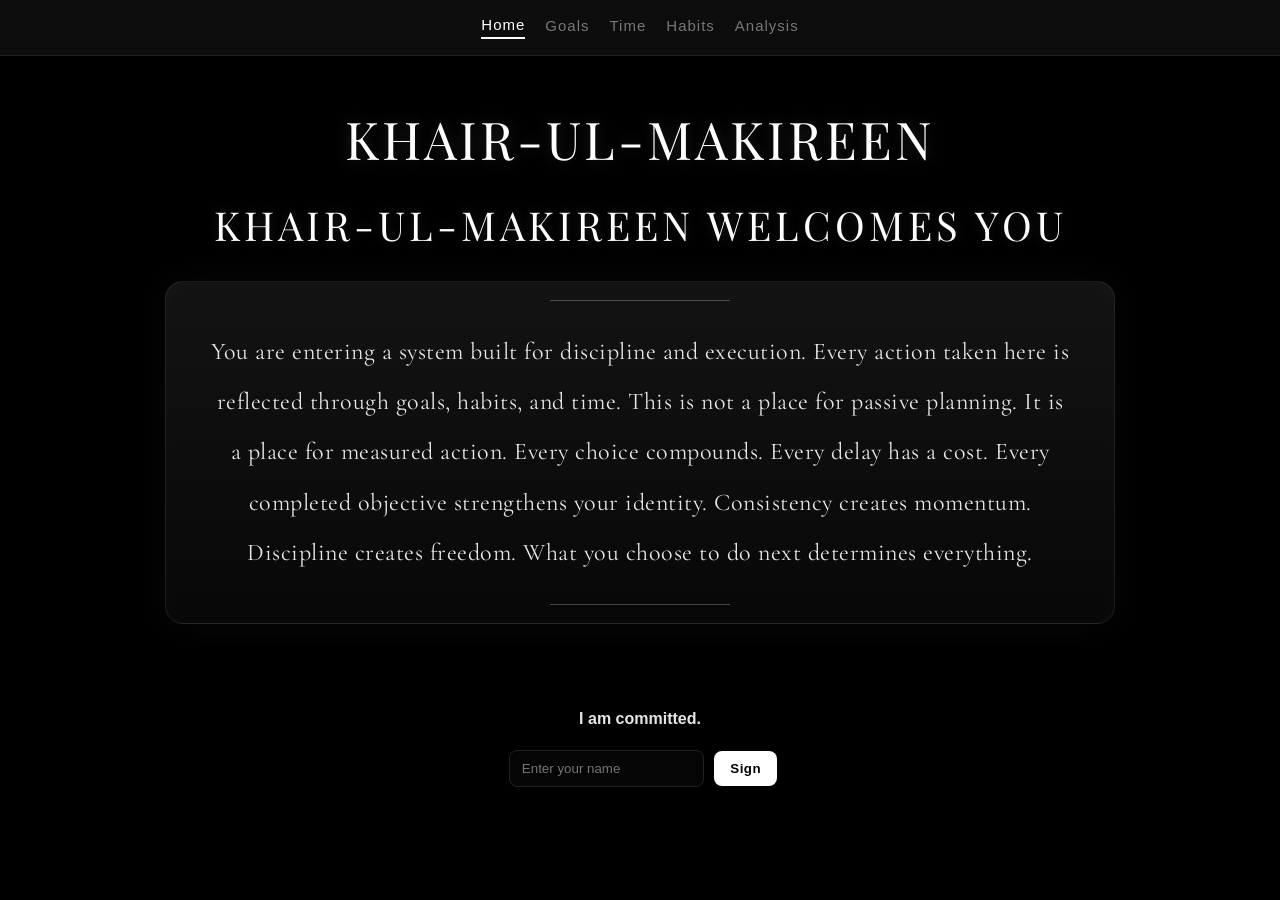
==== commit 6f849aa3: "Update index.html" ====
--- a/index.html
+++ b/index.html
@@ -5,76 +5,7 @@
 
 <link rel="stylesheet" href="style.css">
 
-<link href="https://fonts.googleapis.com/css2?family=Playfair+Display:wght@400;600&family=Great+Vibes&display=swap" rel="stylesheet">
-
-<style>
-
-/* PAGE-SPECIFIC */
-
-.hero{
-    min-height:85vh;
-
-    display:flex;
-    flex-direction:column;
-
-    justify-content:center;
-    align-items:center;
-
-    text-align:center;
-
-    padding:40px;
-}
-
-.title{
-    font-size:48px;
-
-    font-family:'Playfair Display', serif;
-
-    letter-spacing:2px;
-
-    margin-bottom:20px;
-}
-
-.welcome{
-    font-size:28px;
-
-    font-weight:600;
-
-    margin-bottom:30px;
-}
-
-.description{
-    max-width:900px;
-
-    line-height:1.9;
-
-    font-size:19px;
-
-    color:#d1d1d1;
-
-    margin-bottom:50px;
-}
-
-.signature-box{
-    margin-top:20px;
-}
-
-.signature{
-    margin-top:20px;
-
-    font-size:34px;
-
-    font-family:'Great Vibes', cursive;
-
-    color:white;
-}
-
-.glow-text{
-    text-shadow:
-        0 0 10px rgba(255,255,255,0.15);
-}
-
-</style>
+<link href="https://fonts.googleapis.com/css2?family=Playfair+Display:wght@500;700&family=Great+Vibes&family=Cormorant+Garamond:wght@400;500;600&display=swap" rel="stylesheet">
 
 </head>
 
@@ -169,18 +100,30 @@
 
         // AFTER SIGNING
 
-        welcome.innerText =
-            "Welcome back " + name;
+       welcome.innerText = "The Vow of the Commander";
 
-        message.innerHTML = `
-        You have chosen control. From this point forward, your actions are measured.
-        Every goal you set will demand execution, not intention.
-        Time will continue moving regardless — your response defines your outcome.
-        This system reflects your discipline without bias.
-        If you act, progress will emerge. If you delay, decline will reveal itself.
-        There is no comfort here — only clarity.
-        Stay disciplined. Stay precise. Stay in control.
-        `;
+       message.innerHTML = `
+The darkness gathers, and now my war begins.<br>
+It shall not end until I win.<br>
+I shall seek no detours and fear no adversity.<br>
+My body strong as stone.<br>
+My mind sharp as steel.<br>
+I shan't kneel before lust, nor be ruled by my demons.<br>
+I shall command my time, thoughts, and actions.<br>
+I shall abstain from worldly pleasures.<br>
+I shall neither cuss nor curse.<br>
+Though I feel uninterested, every day I shall train, learn, and advance.<br>
+I am sworn to rebuild myself no matter how hard it might seem.<br>
+I shall rise higher than my emotions and circumstances.<br>
+Though I stand alone in the dark, I shall not retreat.<br>
+Though the entire world is against me, I shall not bend my knee.<br>
+I am the Commander of Harmageddon.<br>
+I am the Guardian of Bethel.<br>
+This is my watch, and I am bound to it,<br>
+for this night and all the nights to come.<br>
+Until victory is won,<br>
+<b>My watch shall not end.</b>
+`;
 
         signature.innerText = name;
 
--- a/style.css
+++ b/style.css
@@ -296,3 +296,158 @@
     transform:translateY(0);
   }
 }
+/* =========================
+   HOME PAGE
+========================= */
+
+.hero{
+
+    min-height:90vh;
+
+    display:flex;
+
+    flex-direction:column;
+
+    justify-content:center;
+
+    align-items:center;
+
+    text-align:center;
+
+    padding:40px;
+}
+
+.title{
+
+    font-family:'Playfair Display', serif;
+
+    font-size:52px;
+
+    letter-spacing:3px;
+
+    color:white;
+
+    margin-bottom:25px;
+
+    text-shadow:
+        0 0 15px rgba(255,255,255,.15);
+}
+
+.welcome{
+
+    font-family:'Playfair Display', serif;
+
+    font-size:40px;
+
+    text-transform:uppercase;
+
+    letter-spacing:4px;
+
+    color:white;
+
+    margin-bottom:30px;
+
+    text-shadow:
+        0 0 12px rgba(255,255,255,.12);
+}
+
+/* VOW CARD */
+
+.description{
+
+    max-width:950px;
+
+    padding:45px;
+
+    background:linear-gradient(
+        to bottom,
+        rgba(20,20,20,.95),
+        rgba(8,8,8,.98)
+    );
+
+    border:1px solid rgba(255,255,255,.08);
+
+    border-radius:18px;
+
+    box-shadow:
+        0 0 35px rgba(255,255,255,.03),
+        inset 0 0 25px rgba(255,255,255,.02);
+
+    font-family:'Cormorant Garamond', serif;
+
+    font-size:24px;
+
+    line-height:2.1;
+
+    color:#e6e6e6;
+
+    letter-spacing:.5px;
+
+    position:relative;
+
+    margin-bottom:50px;
+}
+
+/* Decorative lines */
+
+.description::before,
+.description::after{
+
+    content:"";
+
+    position:absolute;
+
+    left:50%;
+
+    transform:translateX(-50%);
+
+    width:180px;
+
+    height:1px;
+
+    background:rgba(255,255,255,.25);
+}
+
+.description::before{
+
+    top:18px;
+}
+
+.description::after{
+
+    bottom:18px;
+}
+
+.signature-box{
+
+    margin-top:20px;
+}
+
+.signature{
+
+    margin-top:25px;
+
+    font-size:34px;
+
+    font-family:'Great Vibes', cursive;
+
+    color:white;
+}
+
+.final-line{
+
+    margin-top:30px;
+
+    font-family:'Playfair Display', serif;
+
+    font-size:32px;
+
+    text-transform:uppercase;
+
+    letter-spacing:3px;
+
+    color:white;
+
+    text-shadow:
+        0 0 12px rgba(255,255,255,.18);
+}
